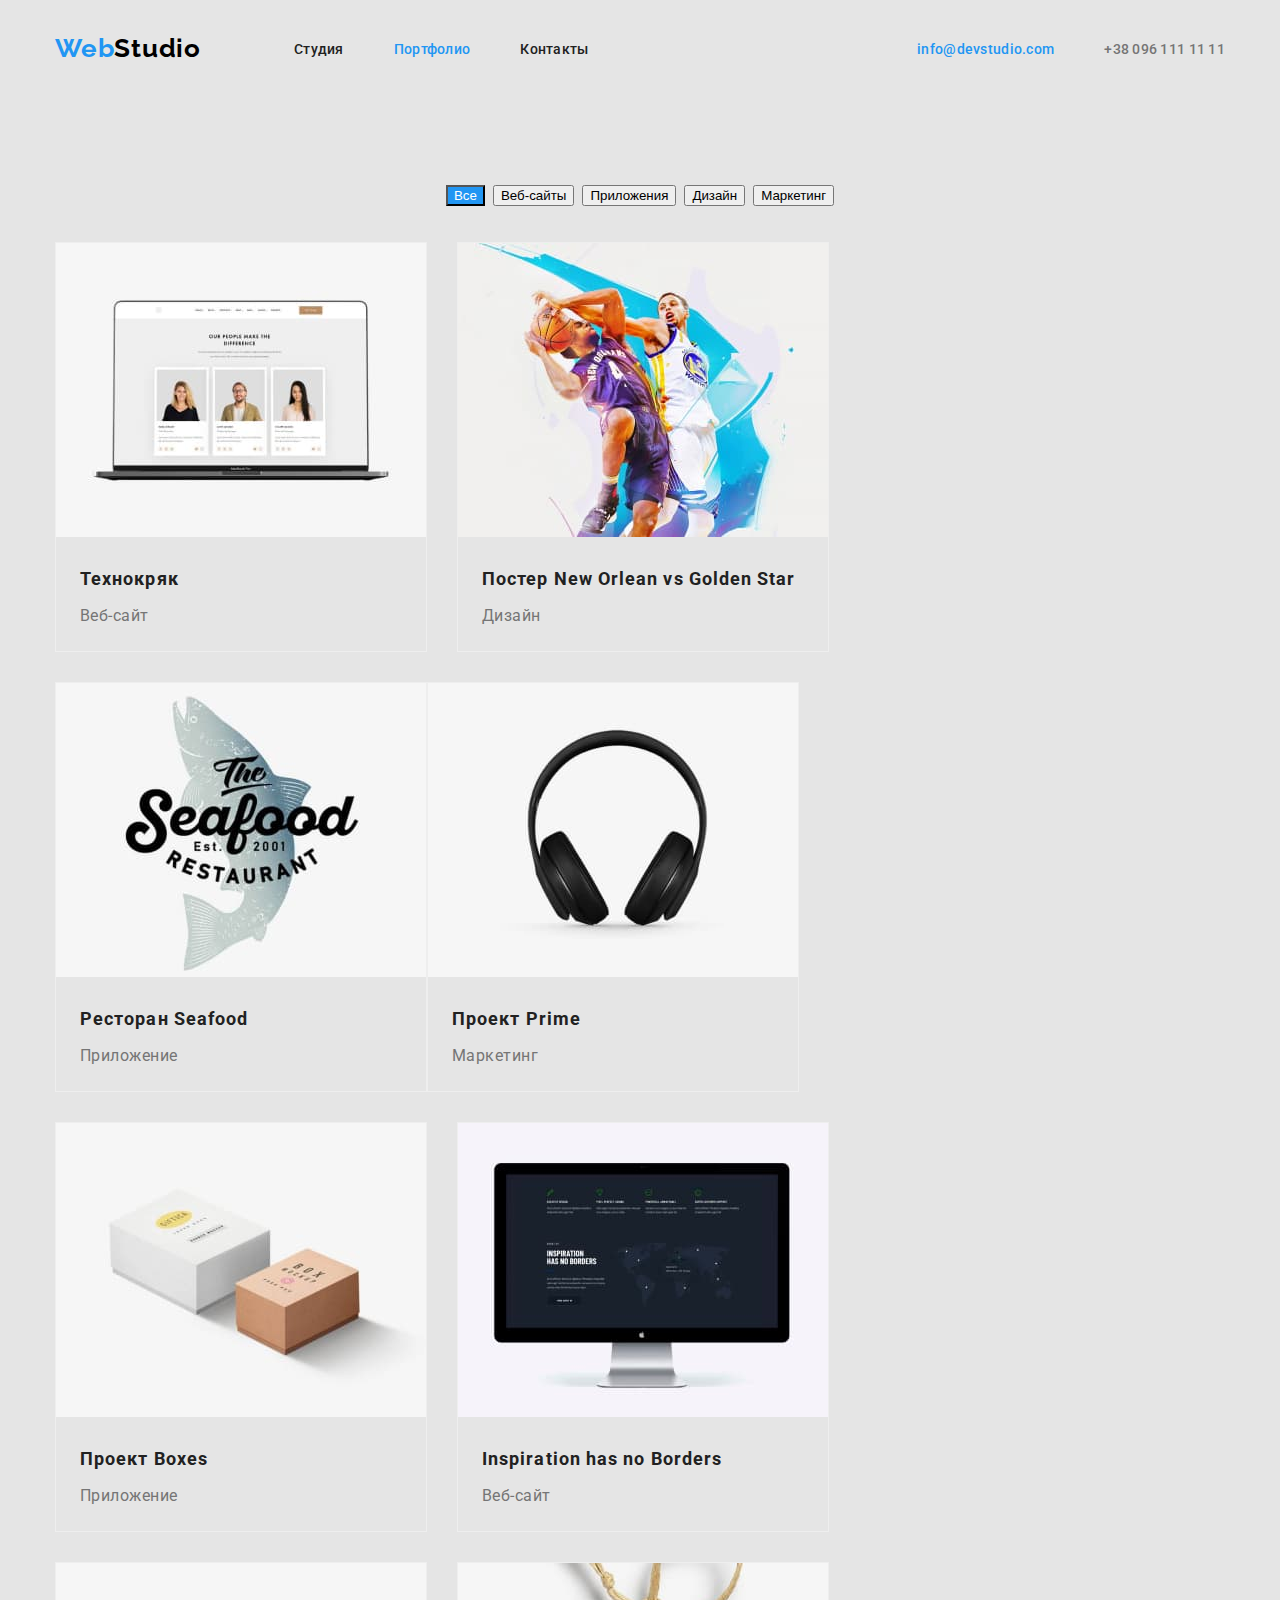
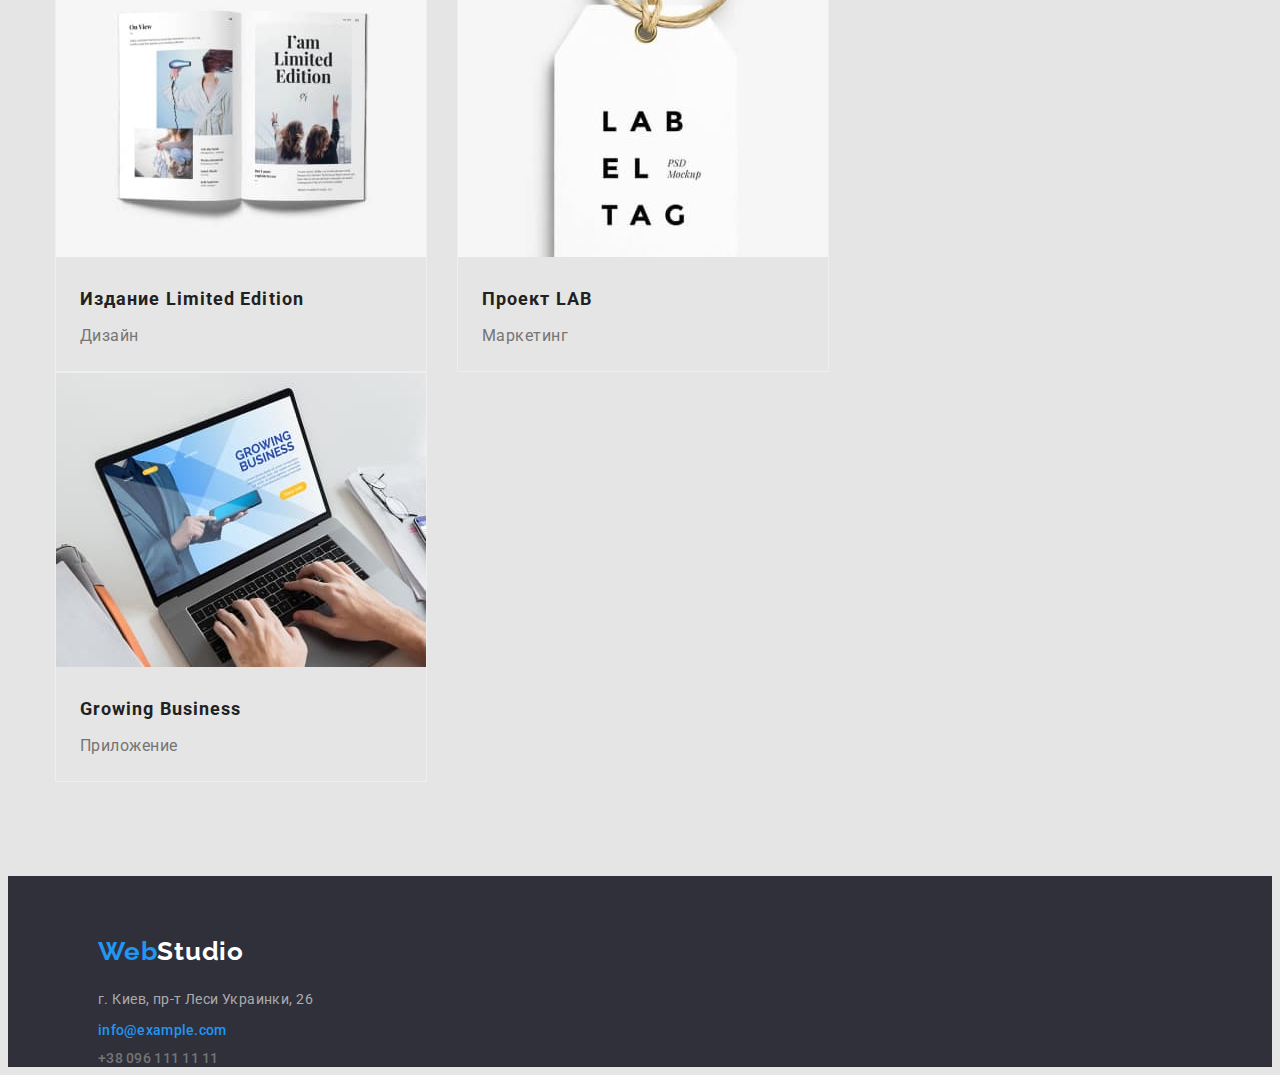
==== portfolio.html @ c3a83ffa "flex development" ====
<!DOCTYPE html>
<html lang="ru">
<head>
    <meta charset="UTF-8">
    <meta http-equiv="X-UA-Compatible" content="IE=edge">
    <meta name="viewport" content="width=device-width, initial-scale=1.0">
    <title>Домашка №2-Портфолио</title>  
    <link href="https://fonts.googleapis.com/css2?family=Raleway:wght@700&family=Roboto:wght@400;500;700;900&display=swap" rel="stylesheet"> 
    <link rel="stylesheet" href="https://cdnjs.cloudflare.com/ajax/libs/modern-normalize/1.1.0/modern-normalize.min.css" integrity="sha512-wpPYUAdjBVSE4KJnH1VR1HeZfpl1ub8YT/NKx4PuQ5NmX2tKuGu6U/JRp5y+Y8XG2tV+wKQpNHVUX03MfMFn9Q==" crossorigin="anonymous" referrerpolicy="no-referrer" />
    <link rel="stylesheet" href="./css/styles.css">
</head>
<body>
      <!-- Шапка -->
      <div class = "container"> 
        <header class = "header">
            <div class = "menu">        
                <a href = "" class="link-webstydio web"> Web<span class = "span-stydio stydio">Studio</span></a>
                <!-- Навигация -->
                <nav>
                    <ul class = "nav">
                        <li class = "item"><a href = "./index.html" class="link-nav">Студия</a></li>
                        <li class = "item"><a href = "./portfolio.html" class="link-nav portfolio">Портфолио</a></li>
                        <li class = "item"><a href = "" class="link-nav">Контакты</a></li>
                    </ul>
                </nav>
                    <ul class = "contact">
                        <li class = "item"><a href = "malto:info@devstudio.com" class="link-nav email">info@devstudio.com</a></li>
                        <li class = "item"><a href="tel:+380961111111" class="link-nav tel">+38 096 111 11 11</a></li>
                    </ul>
            </div>
        </header>
    <!--Основной контент-->
    <main>
        <!--Фильтры-->
        
            <div class = "btn">
                <h2 hidden>Расширенный фильтр</h2>
                <ul class = "list btn-filter"> 
                    <li class = "filter"><button type="button" class = "item-filter padding-btn">Все</button></li>
                    <li class = "filter"><button class = "padding-btn" type="button">Веб-сайты</button></li>
                    <li class = "filter"><button class = "padding-btn" type="button">Приложения</button></li>
                    <li class = "filter"><button class = "padding-btn" type="button">Дизайн</button></li>
                    <li class = "filter"><button class = "padding-btn" type="button">Маркетинг</button></li>
                </ul>
            </div>
            <!--Карточки портфолио-->
            <section class = "button-filter">
            <ul class="list card">        
                <li class = "item-card">
                    <img src = "./images/imgf.jpg" width = "370" height="294" alt = "Веб-сайт">
                    <h3 class = "title-section">Технокряк</h3>
                    <p class = "text-item">Веб-сайт</p>
                </li>
                <li class = "item-card">
                    <img src = "./images/img1f.jpg" width = "370" height="294" alt = " Матч двух баскетбольных команд New Orlean vs Golden Star">
                    <h3 class = "title-section">Постер New Orlean vs Golden Star</h3>
                    <p class = "text-item">Дизайн</p>
                </li>
                <li class = "item-card">
                    <img src = "./images/img2f.jpg" width = "370" height="294" alt = "Логотип Ресторан Seafood">
                    <h3 class = "title-section">Ресторан Seafood</h3>
                    <p class = "text-item">Приложение</p>
                </li>        
                <li class = "item-card">
                    <img src = "./images/imgf3.jpg" width = "370" height="294" alt = "Наушеники">
                    <h3 class = "title-section">Проект Prime</h3>
                    <p class = "text-item">Маркетинг</p>
                </li>
                <li class = "item-card">
                    <img src="./images/imgf4.jpg" width = "370" height="294" alt = "Небольшие коробки">
                    <h3 class = "title-section">Проект Boxes</h3>
                    <p class = "text-item">Приложение</p>
                </li>
                <li class = "item-card">
                    <img src="./images/imgf5.jpg" width = "370" height="294" alt = "У вдохновения нет границ">
                    <h3 class = "title-section" lang="en">Inspiration has no Borders</h3>
                    <p class = "text-item">Веб-сайт</p>
                </li>        
                <li class = "item-card">
                    <img src="./images/imgf6.jpg" width = "370" height="294" alt = "Ограниченное издание">
                    <h3 class = "title-section">Издание Limited Edition</h3>
                    <p class = "text-item">Дизайн</p>
                </li>
                <li class = "item-card">
                    <img src="./images/imgf7.jpg" width = "370" height="294" alt = "Проект LAB">
                    <h3 class = "title-section">Проект LAB</h3>
                    <p class = "text-item">Маркетинг</p>
                </li>
                <li class = "item-card">
                    <img src="./images/imgf8.jpg" width = "370" height="294" alt = "Разработка бизнес приложения на ноутбуке">
                    <h3 class = "title-section" lang="en">Growing Business</h3>
                    <p class = "text-item">Приложение</p>
                </li>
            </ul>
        </section>
    </main>
    </div>
    <!-- Футер-->
    <footer class = "footer portfolio">
        <!--Логотип-->
        <div class = "contact-footer">
            <a href = "" class="link-webstydio web">Web<span class = "span-stydio-footer stydio">Studio</span></a>
            <address>
                <p class = "address">г. Киев, пр-т Леси Украинки, 26</p>
                
                <p class = "text-email"><a href = "mailto:info@example.com" class="link-nav email">info@example.com</a></p>
                <p class = "text-tel"><a href = "tel:+380961111111" class="link-nav tel">+38 096 111 11 11</a></p>             
                
            </address>
        </div>
    </footer>    
</body>
</html>
---- css/styles.css ----
:root {
  --primary-color: #ffffff;
  --webstydio-link: #2196F3;
  --title-text: #212121;
  --text-color: #757575;
  --contact-color: rgba(255, 255, 255, 0.6);
}

body {
  background-color: #E5E5E5;
  font-family: 'Roboto', sans-serif;
}

h1,
h2,
h3,
h4,
h5,
h6,
p {
  margin: 0;
}


.page-header {
  display: flex;
  flex-direction: column;
  align-items: center;
  background-color: tomato;
  height: 600px;
  width: 100%;
   
}

.header-title {
  width: 696px;
  height: 120px;
  margin-top: 240px;
   
}

.top {
  width: 100%;
  height: 80px;
  outline: 1px solid green;
}
.container {   
  width: 1170px;
  margin: 0 auto;         
}

 .menu {
   display: flex;
   align-items: center;
   height: 80px;   
 }

.link-webstydio {
  display: block;
  color: var(--webstydio-link);
  text-decoration: none;
  margin-right: 93px;  
}

.nav {
  display: flex;
  padding: 0;
  margin: 0;
}

.nav > .item + .item {
  margin-left: 50px;
}

.contact {
  display: flex;
  padding: 0;
  margin: 0;
  margin-left: auto;
}

.contact > .item + .item {
  margin-left: 50px;
}
.web,
.stydio {
  font-family: Raleway;
  font-style: normal;
  font-weight: 700;
  font-size: 26px;
  line-height: calc(31 / 26);
  letter-spacing: 0.03em;
}

.link-webstydio:hover {
  text-decoration: underline;
}

.span-stydio {
  color: #000000;
}

.nav,
.contact {
  list-style: none;
  text-decoration: none; 
  font-style: normal;  
} 

.link-nav {
  text-decoration: none;    
  font-style: normal;
  font-weight: 500;
  font-size: 14px;
  line-height: calc(16 / 14);
  letter-spacing: 0.02em;
  color: var(--title-text);
}

.link-nav.tel {
  color: var(--text-color);   
  font-style: normal;
  font-weight: 500;
  font-size: 14px;
  line-height: calc(16 / 14);
  letter-spacing: 0.02em;
}

.link-nav:hover {
  text-decoration: underline;
}

  .link-nav.one {
  color: var(--webstydio-link);   
  font-style: normal;
  font-weight: 500;
  font-size: 14px;
  line-height: calc(16 / 14);
  letter-spacing: 0.02em;
}
 

.link-nav.one:hover,
.link-nav.one:focus {
  color: var(--webstydio-link);
} 

.link-nav.email:link {
  color: var(--webstydio-link);
}

.link-nav.email {   
  font-style: normal;
  font-weight: 500;
  font-size: 14px;
  line-height: calc(16 / 14);
  letter-spacing: 0.02em;
}

.link-nav.email:hover {
  color: var(--webstydio-link);
}

.header-title {   
  font-style: normal;
  font-weight: 900;
  font-size: 44px;
  line-height: calc(60 / 44);
  /* or 136% */

  text-align: center;
  letter-spacing: 0.06em;
  text-transform: uppercase;
  color: var(--primary-color);
  margin-bottom: 30px;
}

.service { 
  display: block;  
  font-style: normal;
  font-weight: 500;
  font-size: 16px;
  line-height: calc(30 / 16);
  border: 2px solid #2196F3;
  border-radius: 5px;
}
 

.service:hover {
  background-color: var(--webstydio-link);
  color: var(--primary-color);
  cursor: pointer;
}

.main {
  display: flex;
  flex-direction: column;
}

.sections {
  display: flex;
  padding-top: 94px;
}

.list.item {
  display: flex;
  padding-left: 0;
  margin: 0;
  
}

.li-item {
  width: 270px;
  height: 101px;
}

.list.item >.li-item + .li-item {
  margin-left: 30px;
}


.list.our-team {
  display: flex;
  padding-left: 0;
  margin: 0;
}

.list.our-team > .our-team + .our-team {
  margin-left: 30px;
}
.feature {
  padding-top: 94px;
  padding-bottom: 188px;
}

 .title-list {
   padding-top: 0;
  
 }

 .our-command {
   padding-bottom: 94px;
 }


.li-title {   
  font-style: normal;
  font-weight: 700;
  font-size: 14px;
  line-height: calc(16 / 14);
  letter-spacing: 0.03em;
  text-transform: uppercase;
  color: var(--title-text);
}

.text {   
  font-style: normal;
  font-weight: normal;
  font-size: 14px;
  line-height: calc(24 / 14);
  /* or 171% */
  letter-spacing: 0.03em;
  color: var(--text-color);
}

.title-list {   
  font-style: normal;
  font-weight: 700;
  font-size: 36px;
  line-height: calc(42 / 36);
  text-align: center;
  letter-spacing: 0.03em;
  color: var(--title-text);
  margin-bottom: 50px;
}

.username {   
  font-style: normal;
  font-weight: 500;
  font-size: 16px;
  line-height: calc(19 / 16);
  /* identical to box height */   
  letter-spacing: 0.03em;
  color: var(--title-text);
  padding-top: 30px;
  text-align: center;
}

.profession {   
  font-style: normal;
  font-weight: normal;
  font-size: 16px;
  line-height: calc(19 / 16);
  /* identical to box height */   
  letter-spacing: 0.03em;
  color: var(--text-color);
  text-align: center;
  padding-top: 10px;
  padding-bottom: 30px;
}

.list {
  list-style: none;
  
}

.list.command-item {
  display: flex;
  padding-left: 0;
  margin: 0;
  
}


.list.command-item > .command + .command {
  margin-left: 28px;
}

.command {
  border-left: 0.1px solid rgb(166, 208, 237);
  border-right: 0.1px solid rgb(166, 208, 237);
  border-bottom: 0.1px solid rgb(166, 208, 237);
  box-shadow: 0px 1px 3px rgba(0, 0, 0, 0.12), 
  0px 1px 1px rgba(0, 0, 0, 0.14), 
  0px 2px 1px rgba(0, 0, 0, 0.2);
   
  border-radius: 0px 0px 4px 4px;
  
}



.contact.footer {   
  font-style: normal;
  font-weight: normal;
  font-size: 14px;
  line-height: calc(24 / 14);
  /* or 171% */
  letter-spacing: 0.03em;
  color: var(--contact-color);  
}

.contact.footer:hover {
  color: var(--contact-color);
  text-decoration: underline;  
}

.address {
  color: var(--contact-color);    
  font-style: normal;
  font-weight: normal;
  font-size: 14px;
  line-height: calc(24 / 14);
  /* or 171% */
letter-spacing: 0.03em;
padding-top: 20px;
}

.footer {
  background: #2F303A;
  max-width: 100%; 
}

 .contact-footer {
   padding-top: 60px;
   margin-left: 90px;
 }

.span-stydio-footer {
  color:var(--primary-color);
}
      /*Портфолио*/
.link-nav.portfolio {
  color: var(--webstydio-link);
}

 

.item-filter {
  background-color: var(--webstydio-link);
  color:var(--primary-color);
}

.filter {   
  font-style: normal;
  font-weight: 500;
  font-size: 16px;
  line-height: calc(26 / 16);
  /* identical to box height, or 162% */   
  letter-spacing: 0.03em;
  color: var(--title-text);
  
}

.title-section {
     
  font-style: normal;
  font-weight: bold;
  font-size: 18px;
  line-height: calc(36 / 18);
  /* identical to box height, or 200% */
  letter-spacing: 0.06em;
  color: var(--title-text);
  padding: 20px 24px 0;
   
}

.text-item {
      
  font-style: normal;
  font-weight: normal;
  font-size: 16px;
  line-height: calc(30 / 16);
  /* identical to box height, or 187% */
  letter-spacing: 0.03em;
  color: var(--text-color);
  padding-bottom: 20px;
  padding-top: 4px;
 padding-left: 24px;
 padding-right: 24px;
  
}

.text-email,
.text-tel {
  padding-top: 9px;
}

/* Portfolio*/

.btn {
  padding-top: 94px;
}

.button-filter {
  display: flex;
  padding-top: 34px;
  padding-bottom: 94px;
}

.list.btn-filter {
  display: flex;
  justify-content: center;
  padding-left: 0;
  margin: 0;
}

.list.btn-filter > .filter + .filter {
  margin-left: 8px;
}

.list.card {
  display: flex;
  flex-wrap: wrap;
  padding-left: 0;
  margin: 0;
}

.item-card {
  width: calc((100% - 60px) / 3);
  margin-right: 30px;
  margin-bottom: 30px;
}

.item-card:nth-child(3n) {
  margin-right: 0;
}

.item-card:nth-last-child(-n + 3){
  margin-bottom: 0;
} 

.item-card {
  border: 0.1px solid #EEEEEE;
}
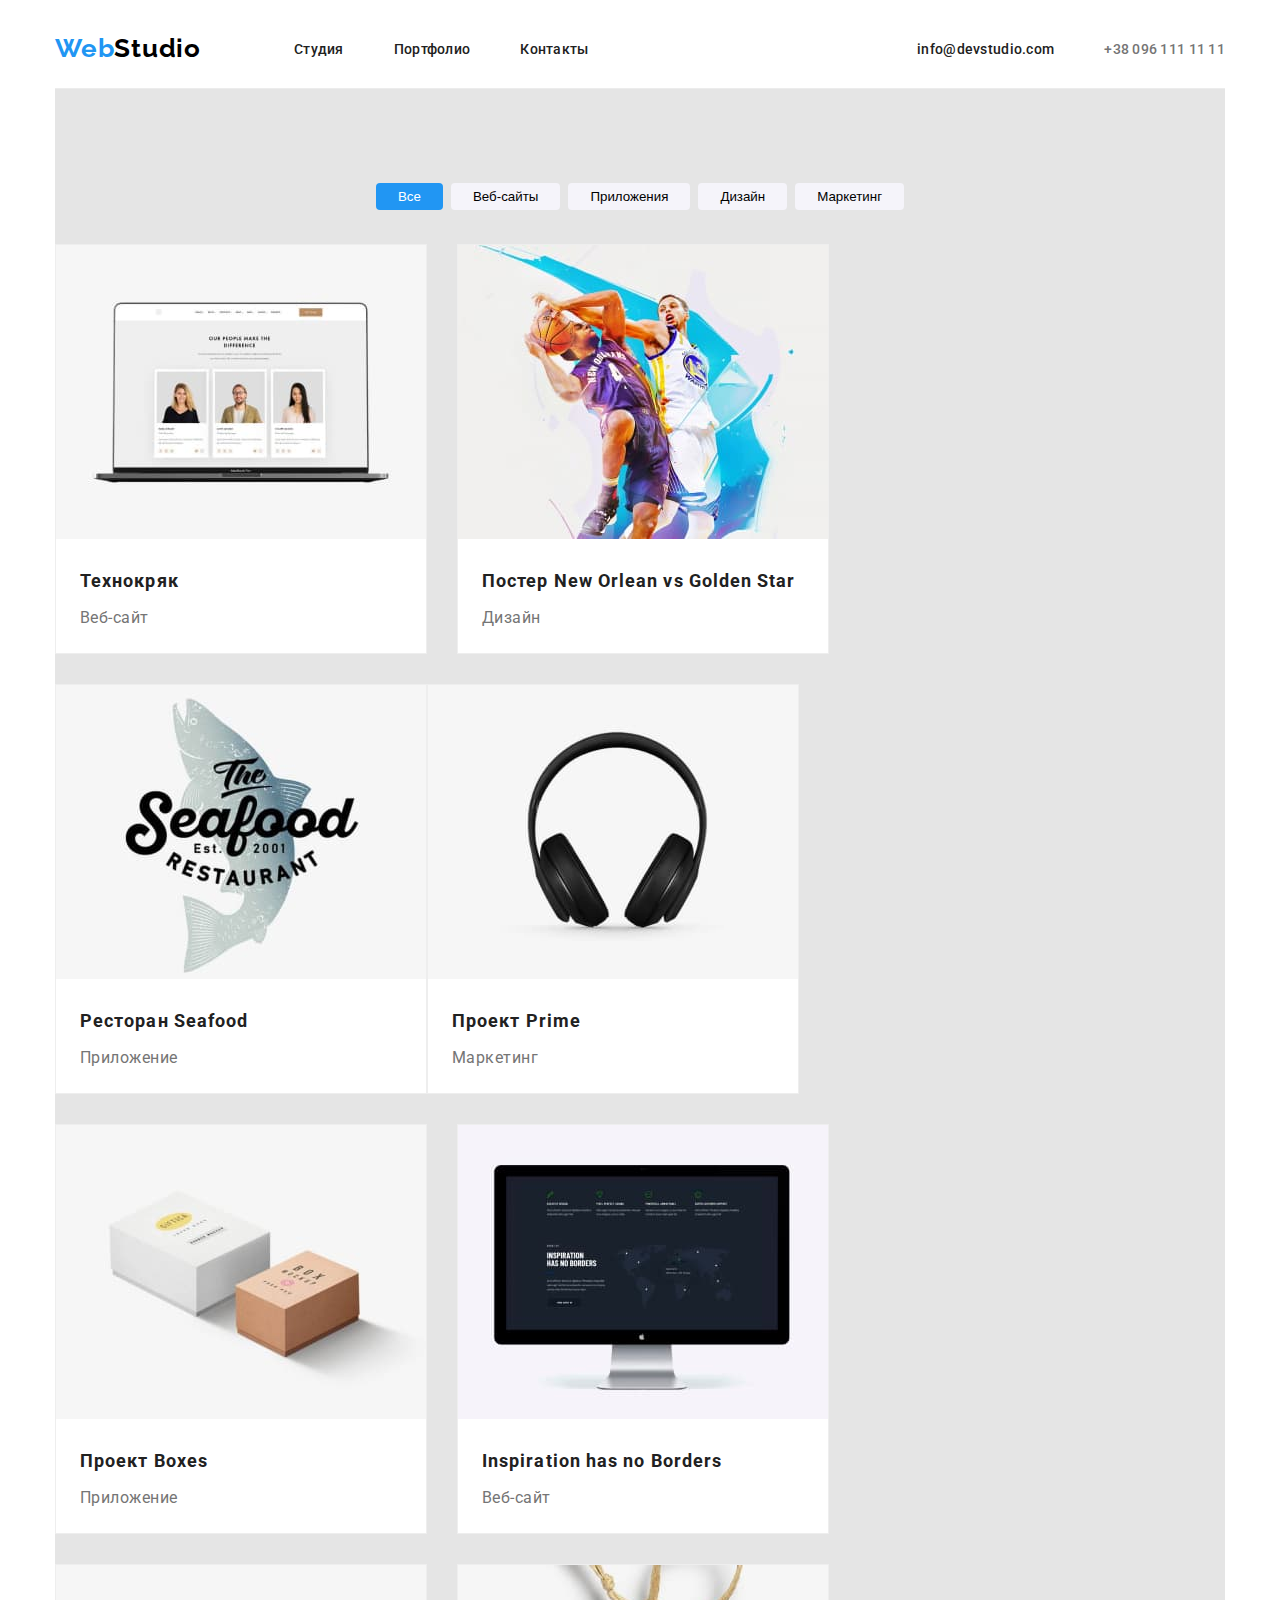
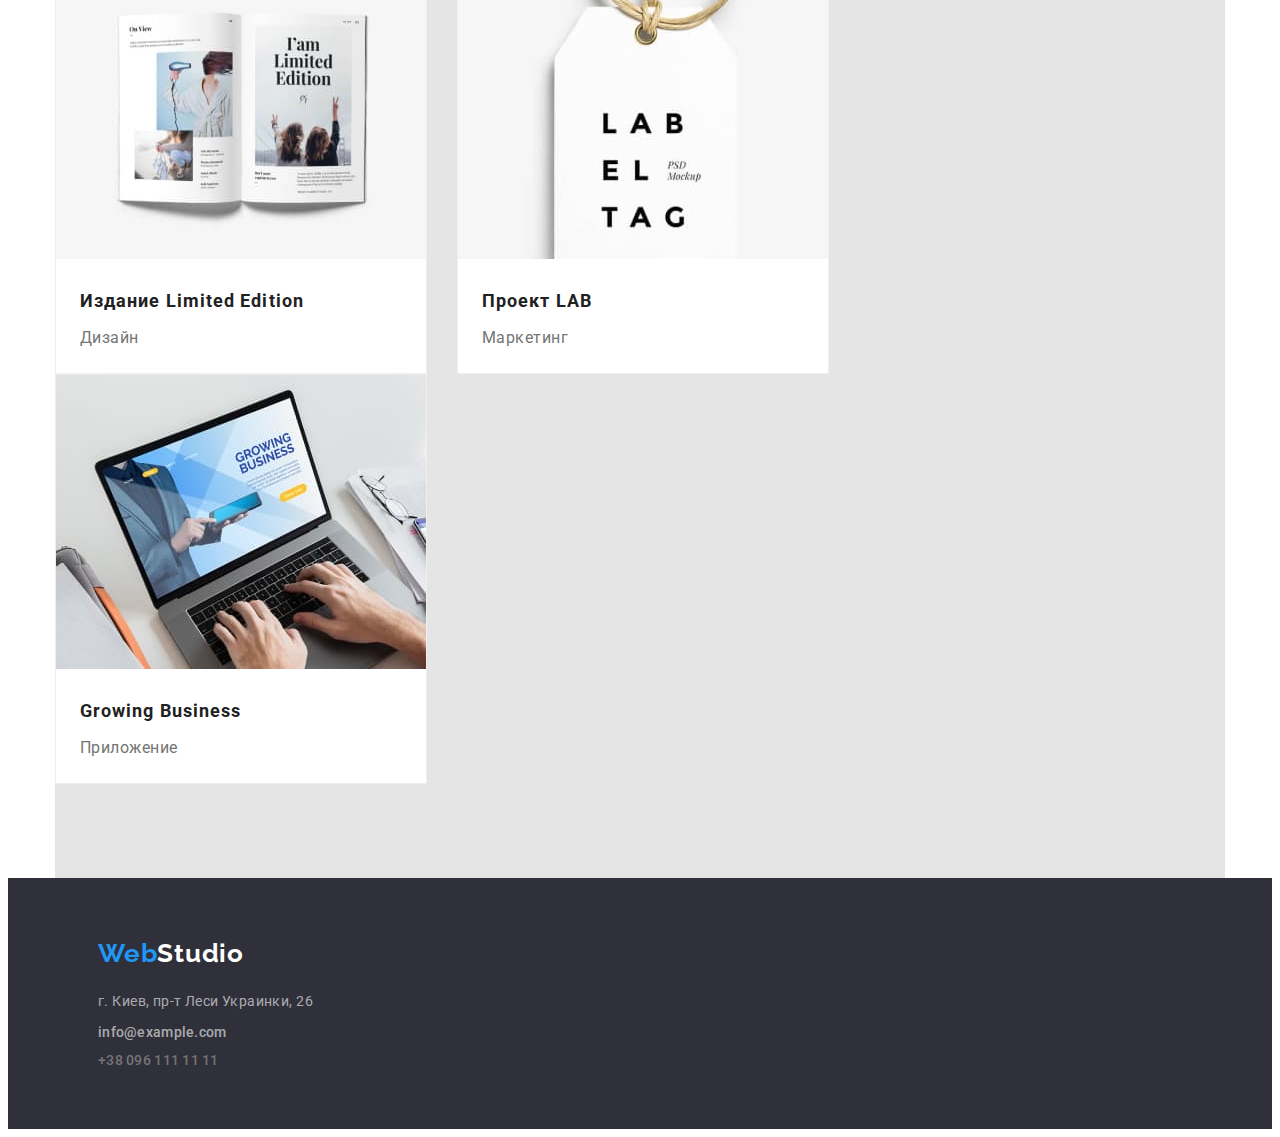
==== commit 84699138: "Правка верстки" ====
--- a/portfolio.html
+++ b/portfolio.html
@@ -32,7 +32,7 @@
     <!--Основной контент-->
     <main>
         <!--Фильтры-->
-        
+        <div class = "filter-card-portfolio">
             <div class = "btn">
                 <h2 hidden>Расширенный фильтр</h2>
                 <ul class = "list btn-filter"> 
@@ -95,6 +95,7 @@
         </section>
     </main>
     </div>
+    </div>
     <!-- Футер-->
     <footer class = "footer portfolio">
         <!--Логотип-->
@@ -103,7 +104,7 @@
             <address>
                 <p class = "address">г. Киев, пр-т Леси Украинки, 26</p>
                 
-                <p class = "text-email"><a href = "mailto:info@example.com" class="link-nav email">info@example.com</a></p>
+                <p class = "text-email"><a href = "mailto:info@example.com" class="link-nav email email-footer">info@example.com</a></p>
                 <p class = "text-tel"><a href = "tel:+380961111111" class="link-nav tel">+38 096 111 11 11</a></p>             
                 
             </address>
--- a/css/styles.css
+++ b/css/styles.css
@@ -8,7 +8,7 @@
 }
 
 body {
-  background-color: #E5E5E5;
+  background-color: var(--primary-color);
   font-family: 'Roboto', sans-serif;
 }
 
@@ -27,9 +27,10 @@
   display: flex;
   flex-direction: column;
   align-items: center;
-  background-color: tomato;
+  background-color: #2F303A;
   height: 600px;
   width: 100%;
+  max-width: 1600px;
    
 }
 
@@ -53,7 +54,8 @@
  .menu {
    display: flex;
    align-items: center;
-   height: 80px;   
+   height: 80px; 
+   border-bottom: 1px solid #ECECEC;  
  }
 
 .link-webstydio {
@@ -94,7 +96,7 @@
 }
 
 .link-webstydio:hover {
-  text-decoration: underline;
+  text-decoration:none;
 }
 
 .span-stydio {
@@ -118,6 +120,14 @@
   color: var(--title-text);
 }
 
+.link-nav.portfolio:visited {
+  color: var(--webstydio-link);
+}
+
+.link-nav.one:visited {
+  color: var(--webstydio-link);
+}
+
 .link-nav.tel {
   color: var(--text-color);   
   font-style: normal;
@@ -128,11 +138,12 @@
 }
 
 .link-nav:hover {
-  text-decoration: underline;
+  text-decoration:none;
+  color: var(--webstydio-link);
 }
 
   .link-nav.one {
-  color: var(--webstydio-link);   
+     
   font-style: normal;
   font-weight: 500;
   font-size: 14px;
@@ -144,11 +155,10 @@
 .link-nav.one:hover,
 .link-nav.one:focus {
   color: var(--webstydio-link);
+  border: none;
 } 
 
-.link-nav.email:link {
-  color: var(--webstydio-link);
-}
+ 
 
 .link-nav.email {   
   font-style: normal;
@@ -156,6 +166,7 @@
   font-size: 14px;
   line-height: calc(16 / 14);
   letter-spacing: 0.02em;
+  
 }
 
 .link-nav.email:hover {
@@ -177,19 +188,22 @@
 }
 
 .service { 
-  display: block;  
+  display: block; 
+  background-color: var(--webstydio-link); 
+  color: var(--primary-color);
   font-style: normal;
   font-weight: 500;
   font-size: 16px;
   line-height: calc(30 / 16);
   border: 2px solid #2196F3;
   border-radius: 5px;
+  padding: 10px 32px;
 }
  
 
 .service:hover {
   background-color: var(--webstydio-link);
-  color: var(--primary-color);
+  
   cursor: pointer;
 }
 
@@ -240,6 +254,7 @@
  }
 
  .our-command {
+   background-color: #F5F4FA;
    padding-bottom: 94px;
  }
 
@@ -326,7 +341,7 @@
   0px 2px 1px rgba(0, 0, 0, 0.2);
    
   border-radius: 0px 0px 4px 4px;
-  
+  background-color: var(--primary-color);
 }
 
 
@@ -364,6 +379,7 @@
 
  .contact-footer {
    padding-top: 60px;
+   padding-bottom: 60px;
    margin-left: 90px;
  }
 
@@ -371,15 +387,22 @@
   color:var(--primary-color);
 }
       /*Портфолио*/
-.link-nav.portfolio {
-  color: var(--webstydio-link);
-}
+
 
  
 
-.item-filter {
+.item-filter.padding-btn {
   background-color: var(--webstydio-link);
   color:var(--primary-color);
+  border: none;
+  
+}
+
+.padding-btn {
+  padding: 6px 22px;
+  border: none;
+  background: #F5F4FA;
+  border-radius: 4px;
 }
 
 .filter {   
@@ -428,7 +451,9 @@
 }
 
 /* Portfolio*/
-
+.filter-card-portfolio {
+  background-color:  #E5E5E5;
+}
 .btn {
   padding-top: 94px;
 }
@@ -461,6 +486,7 @@
   width: calc((100% - 60px) / 3);
   margin-right: 30px;
   margin-bottom: 30px;
+  background-color: #ffffff;
 }
 
 .item-card:nth-child(3n) {
@@ -474,4 +500,8 @@
 .item-card {
   border: 0.1px solid #EEEEEE;
 }
+
+.email-footer {
+  color: rgba(255, 255, 255, 0.6);
+}
  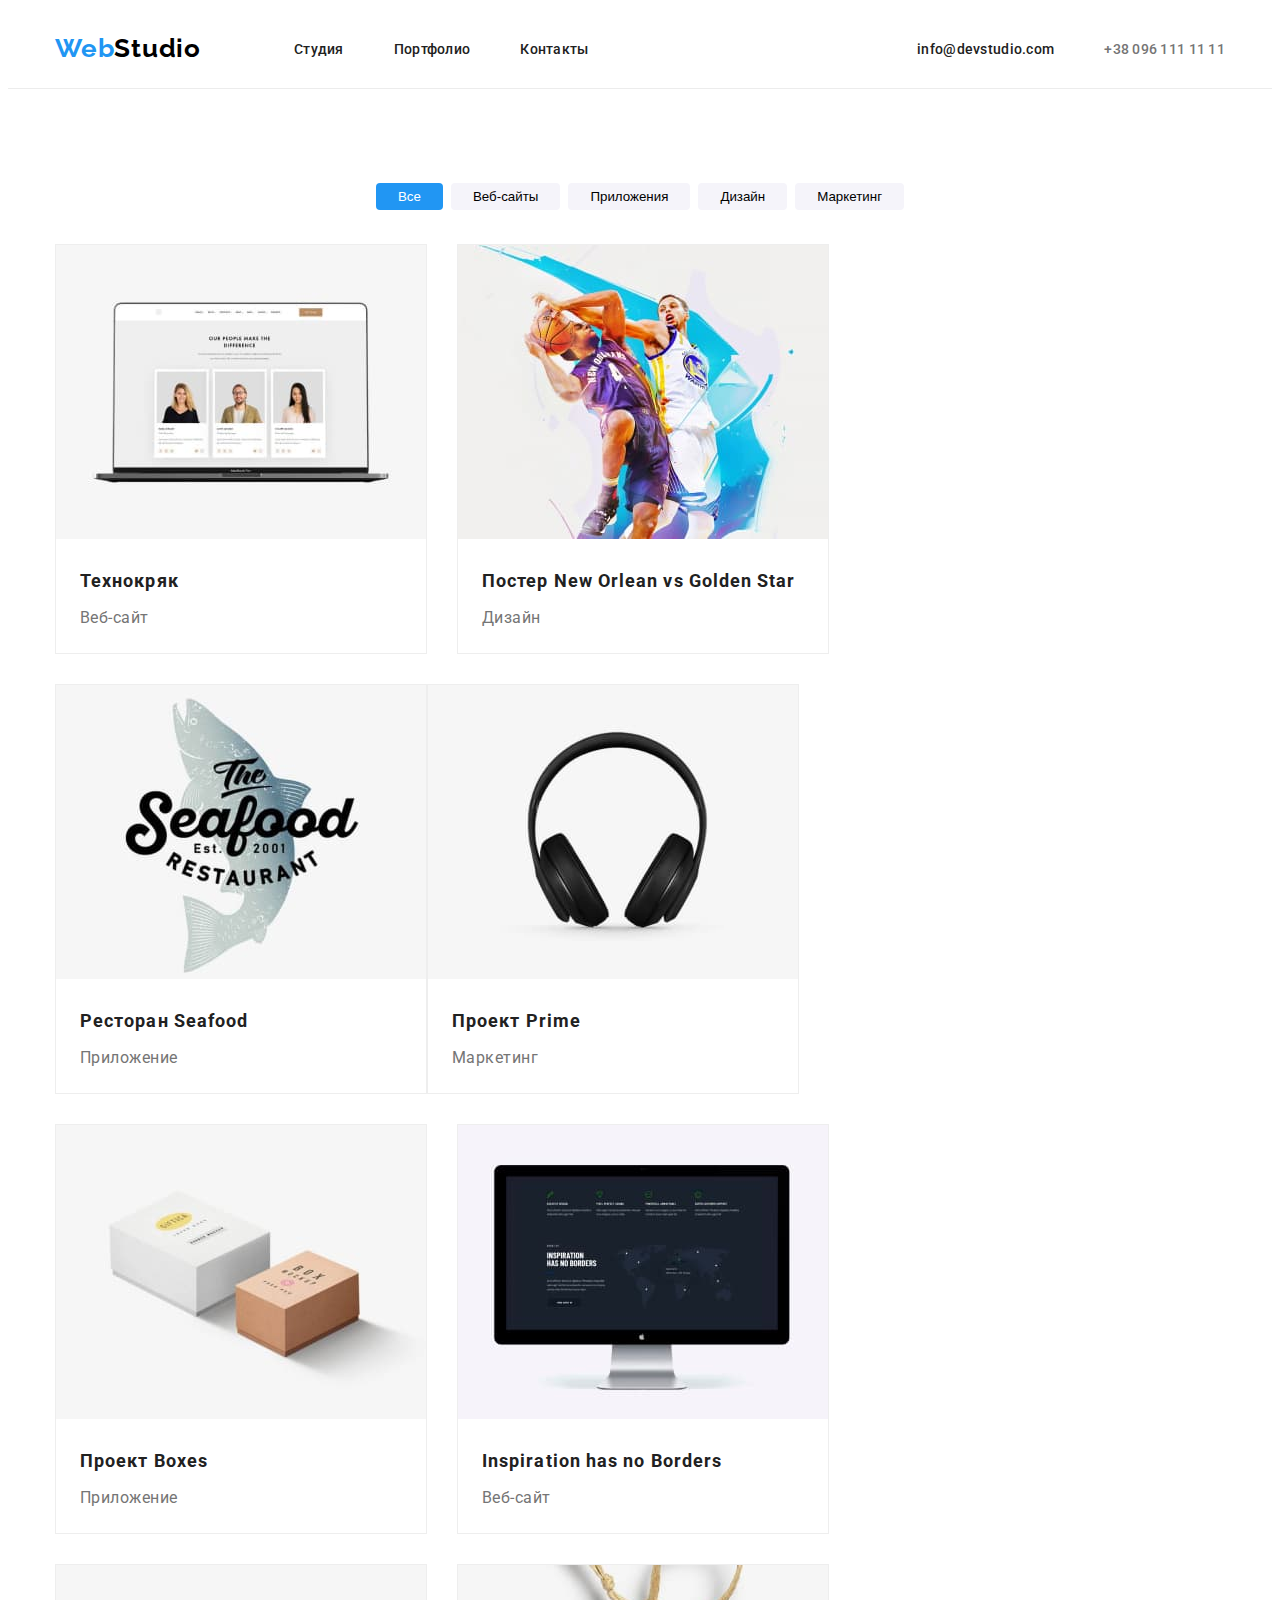
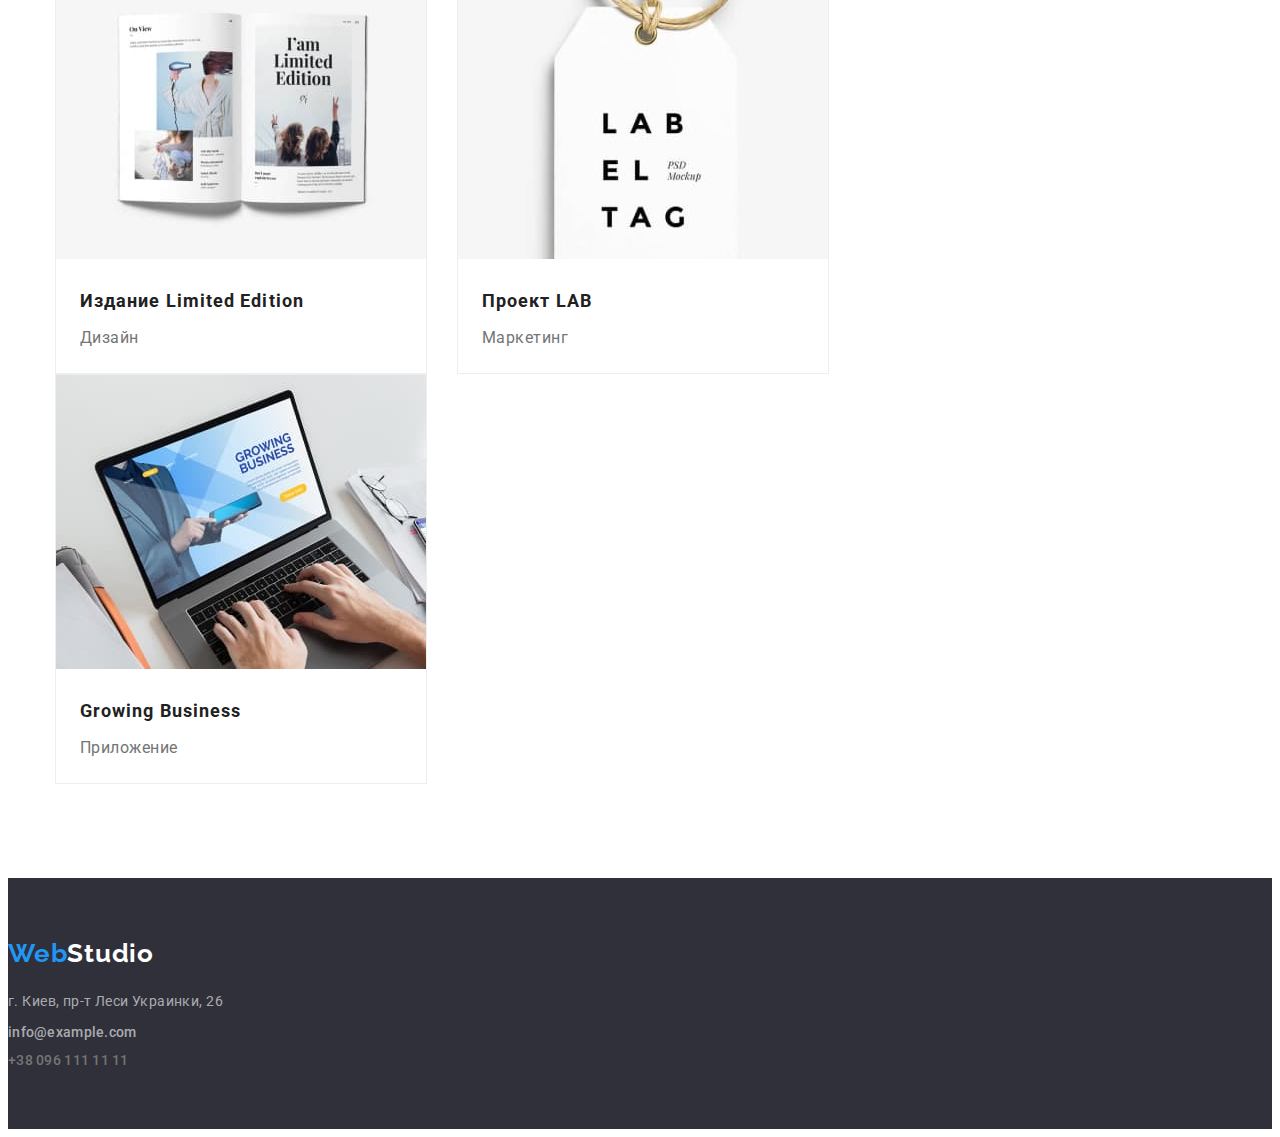
==== commit 9413da71: "fixes errors to normal" ====
--- a/portfolio.html
+++ b/portfolio.html
@@ -4,13 +4,15 @@
     <meta charset="UTF-8">
     <meta http-equiv="X-UA-Compatible" content="IE=edge">
     <meta name="viewport" content="width=device-width, initial-scale=1.0">
-    <title>Домашка №2-Портфолио</title>  
+    <title>Домашка №3-Портфолио</title>  
     <link href="https://fonts.googleapis.com/css2?family=Raleway:wght@700&family=Roboto:wght@400;500;700;900&display=swap" rel="stylesheet"> 
     <link rel="stylesheet" href="https://cdnjs.cloudflare.com/ajax/libs/modern-normalize/1.1.0/modern-normalize.min.css" integrity="sha512-wpPYUAdjBVSE4KJnH1VR1HeZfpl1ub8YT/NKx4PuQ5NmX2tKuGu6U/JRp5y+Y8XG2tV+wKQpNHVUX03MfMFn9Q==" crossorigin="anonymous" referrerpolicy="no-referrer" />
     <link rel="stylesheet" href="./css/styles.css">
 </head>
 <body>
       <!-- Шапка -->
+       
+       
       <div class = "container"> 
         <header class = "header">
             <div class = "menu">        
@@ -27,8 +29,11 @@
                         <li class = "item"><a href = "malto:info@devstudio.com" class="link-nav email">info@devstudio.com</a></li>
                         <li class = "item"><a href="tel:+380961111111" class="link-nav tel">+38 096 111 11 11</a></li>
                     </ul>
-            </div>
+            </div>           
         </header>
+        </div>
+        <div class = "body"></div>
+        <div class = "container">
     <!--Основной контент-->
     <main>
         <!--Фильтры-->
@@ -95,7 +100,7 @@
         </section>
     </main>
     </div>
-    </div>
+    
     <!-- Футер-->
     <footer class = "footer portfolio">
         <!--Логотип-->
--- a/css/styles.css
+++ b/css/styles.css
@@ -22,6 +22,9 @@
   margin: 0;
 }
 
+.body {
+  border-bottom: 1px solid #ECECEC;  
+}
 
 .page-header {
   display: flex;
@@ -44,18 +47,20 @@
 .top {
   width: 100%;
   height: 80px;
-  outline: 1px solid green;
+  
 }
 .container {   
   width: 1170px;
-  margin: 0 auto;         
+  margin: 0 auto;  
+         
 }
 
  .menu {
    display: flex;
    align-items: center;
+
    height: 80px; 
-   border-bottom: 1px solid #ECECEC;  
+      
  }
 
 .link-webstydio {
@@ -120,13 +125,9 @@
   color: var(--title-text);
 }
 
-.link-nav.portfolio:visited {
-  color: var(--webstydio-link);
-}
-
-.link-nav.one:visited {
-  color: var(--webstydio-link);
-}
+ 
+
+ 
 
 .link-nav.tel {
   color: var(--text-color);   
@@ -202,7 +203,7 @@
  
 
 .service:hover {
-  background-color: var(--webstydio-link);
+  background-color:  #188ce8;
   
   cursor: pointer;
 }
@@ -245,17 +246,28 @@
 }
 .feature {
   padding-top: 94px;
-  padding-bottom: 188px;
+  padding-bottom: 94px;
+  
 }
 
  .title-list {
-   padding-top: 0;
+    
+   margin-bottom: 50px;
   
  }
 
- .our-command {
-   background-color: #F5F4FA;
-   padding-bottom: 94px;
+ .our-command {  
+  margin-left: 90px; 
+  padding-top: 94px;
+   
+ }
+
+ .command-item {
+  width: 100%;
+  max-width: 1600px;
+  background-color: #F5F4FA;  
+  padding-bottom: 94px;
+  
  }
 
 
@@ -344,9 +356,10 @@
   background-color: var(--primary-color);
 }
 
-
-
-.contact.footer {   
+ 
+
+.contact.footer {  
+   
   font-style: normal;
   font-weight: normal;
   font-size: 14px;
@@ -380,7 +393,8 @@
  .contact-footer {
    padding-top: 60px;
    padding-bottom: 60px;
-   margin-left: 90px;
+   
+    
  }
 
 .span-stydio-footer {
@@ -452,7 +466,7 @@
 
 /* Portfolio*/
 .filter-card-portfolio {
-  background-color:  #E5E5E5;
+  background-color:  #ffffff;
 }
 .btn {
   padding-top: 94px;
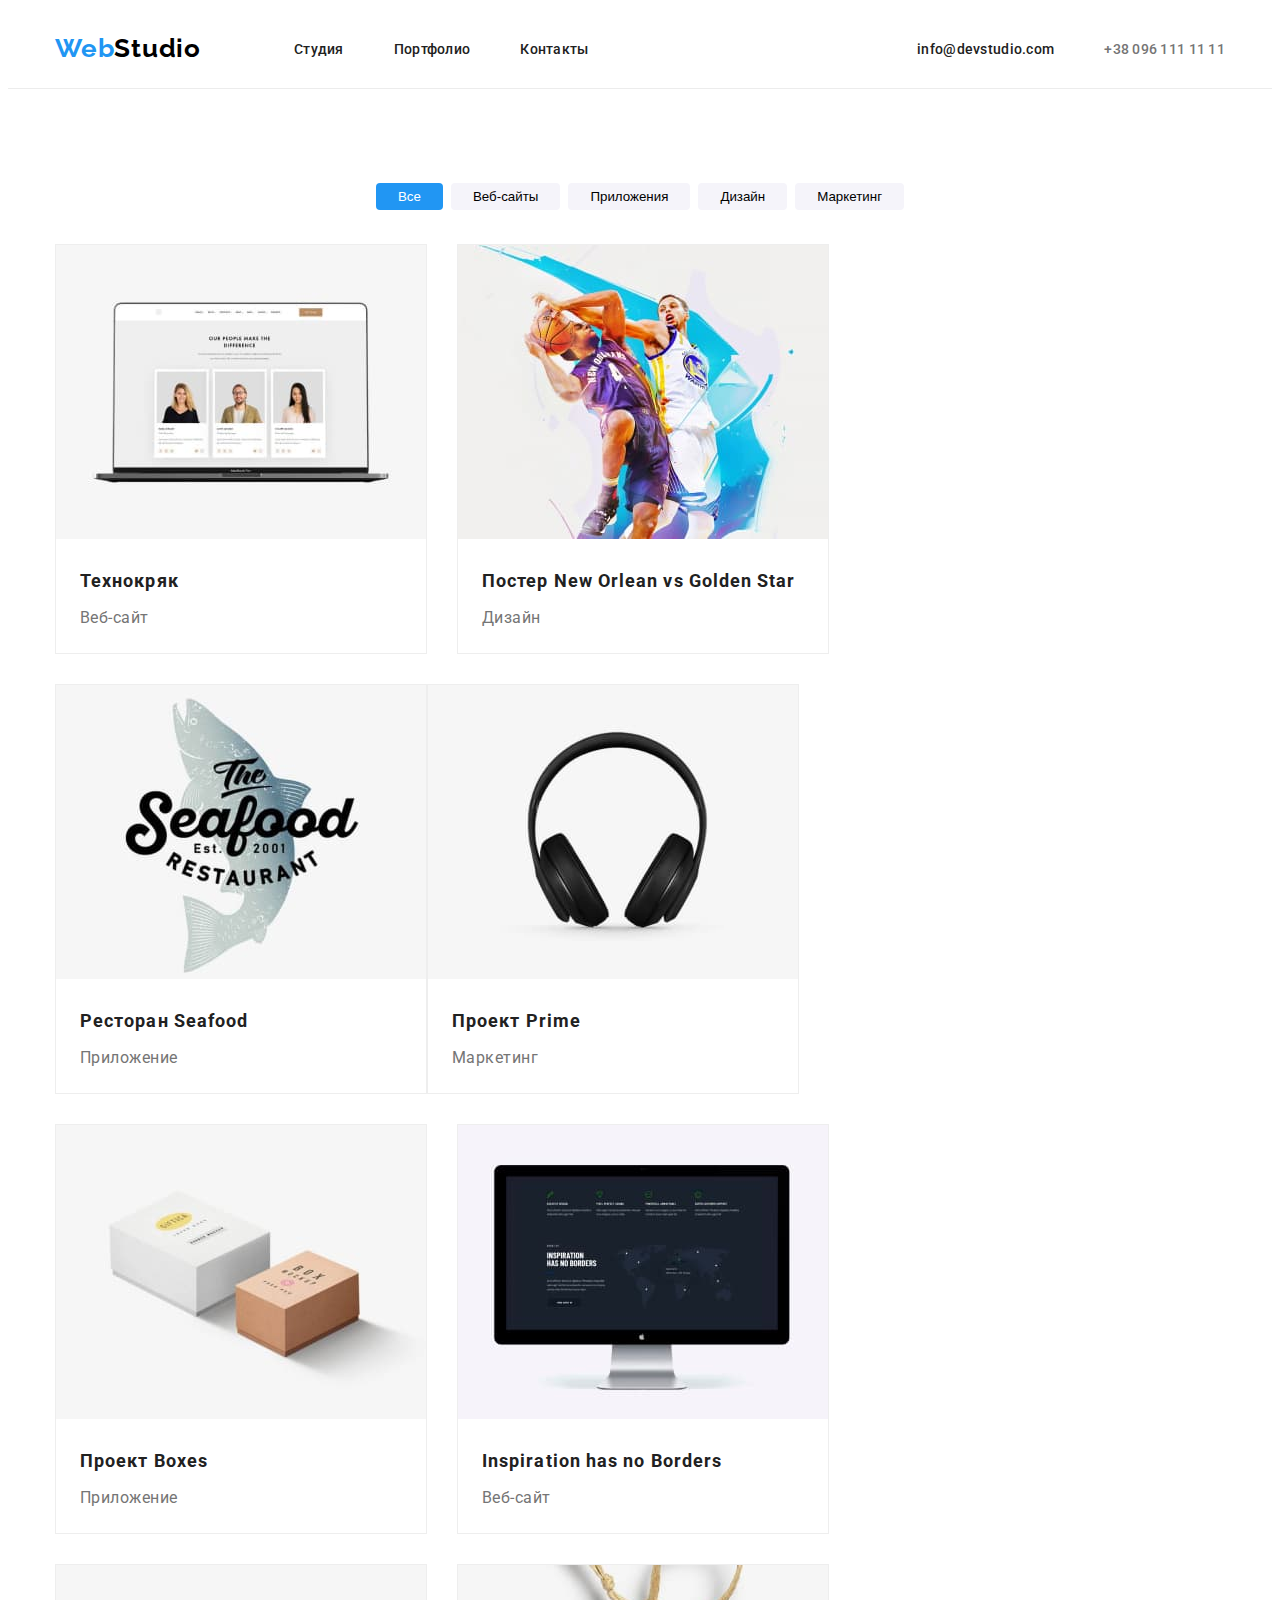
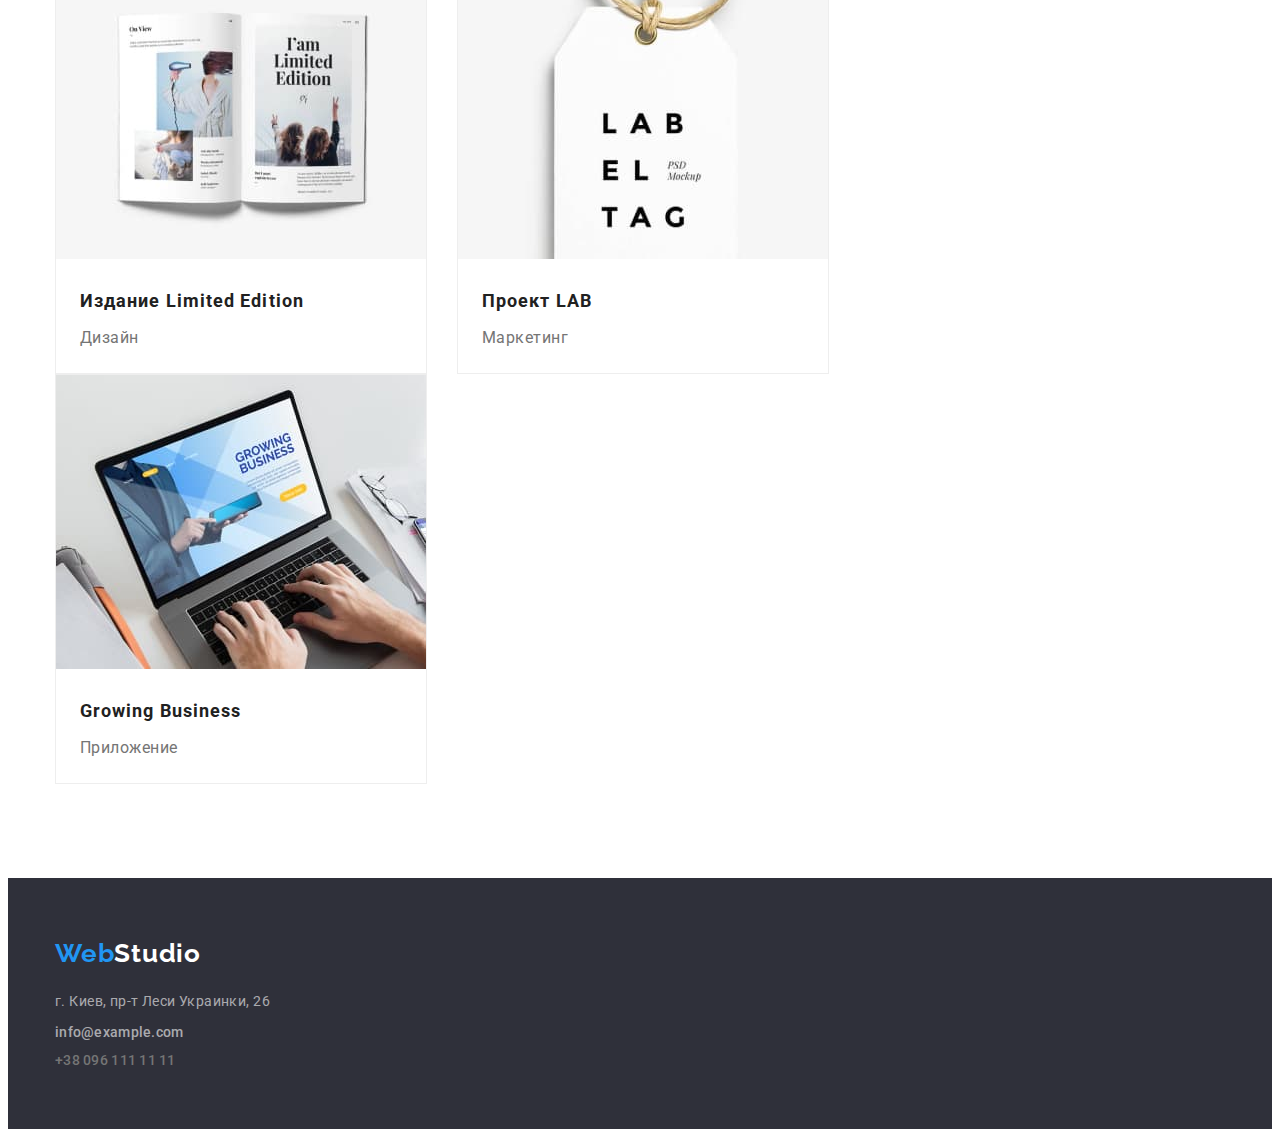
==== commit d127da25: "corrects errors for the second time to normal" ====
--- a/portfolio.html
+++ b/portfolio.html
@@ -104,6 +104,7 @@
     <!-- Футер-->
     <footer class = "footer portfolio">
         <!--Логотип-->
+        <div class = "container">
         <div class = "contact-footer">
             <a href = "" class="link-webstydio web">Web<span class = "span-stydio-footer stydio">Studio</span></a>
             <address>
@@ -114,6 +115,7 @@
                 
             </address>
         </div>
+        </div>
     </footer>    
 </body>
 </html>--- a/css/styles.css
+++ b/css/styles.css
@@ -51,7 +51,8 @@
 }
 .container {   
   width: 1170px;
-  margin: 0 auto;  
+  margin: 0 auto; 
+    
          
 }
 
@@ -257,8 +258,9 @@
  }
 
  .our-command {  
-  margin-left: 90px; 
+   
   padding-top: 94px;
+   
    
  }
 
